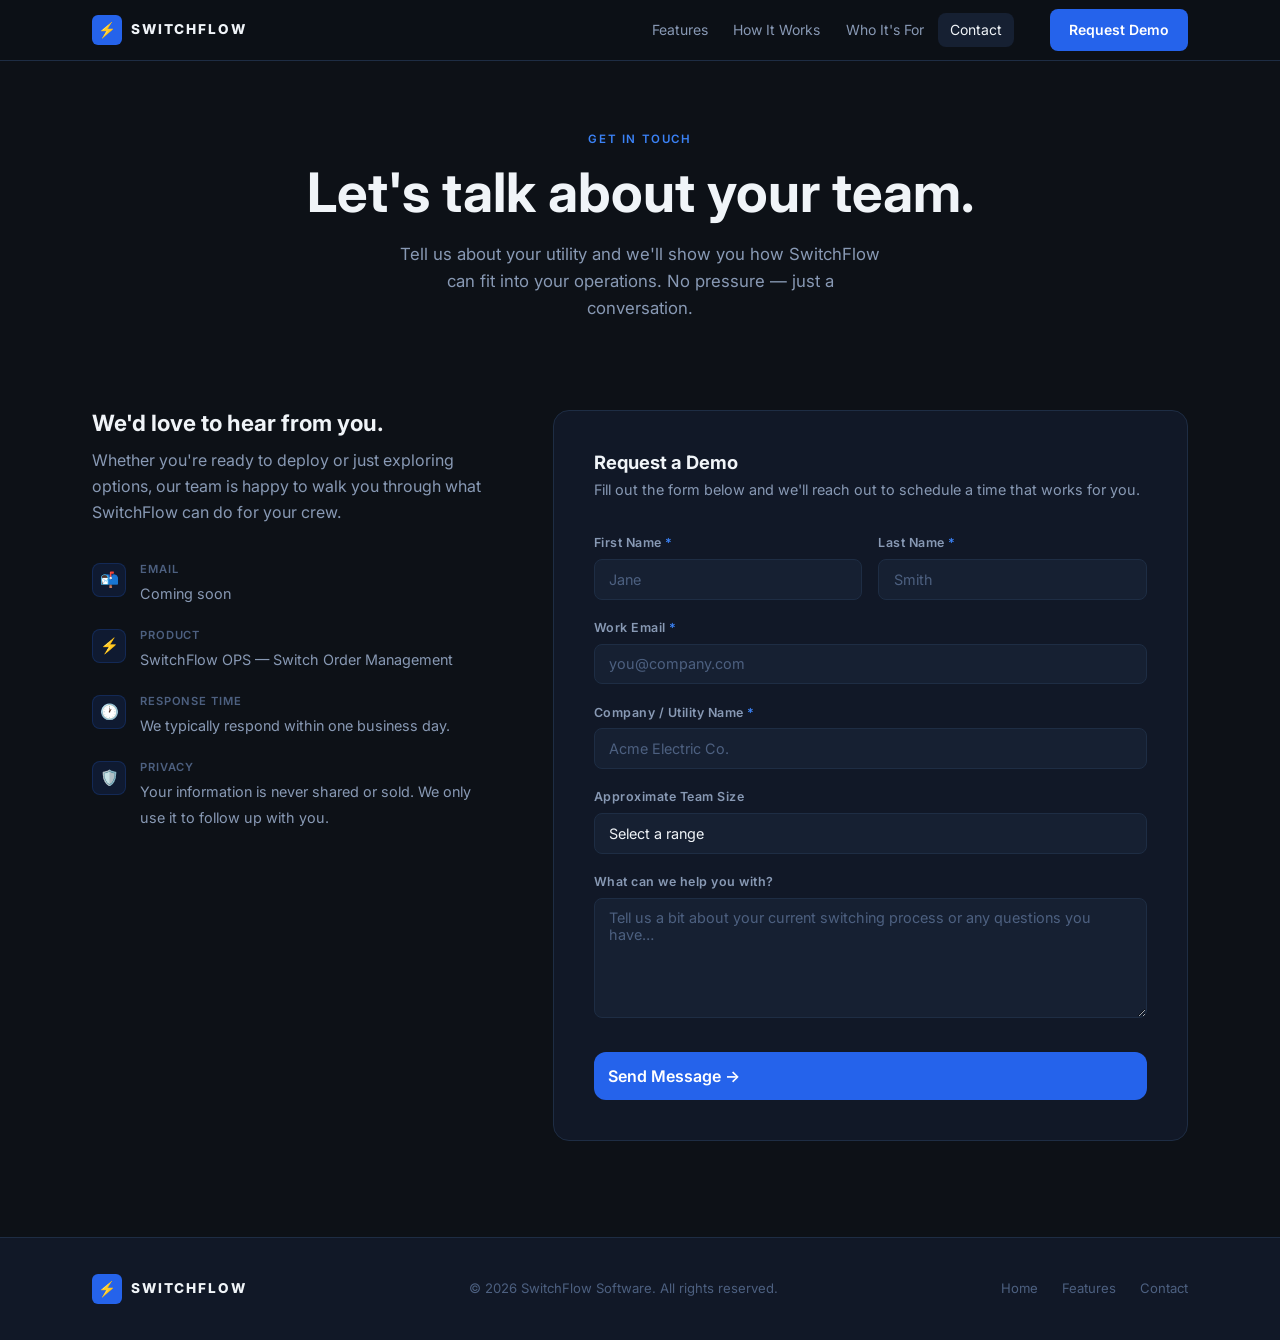
==== contact.html @ cb173d4b "Add initial public site — home and contact pages Two-page static site (HTML/CSS/JS) matching the Swi" ====
<!DOCTYPE html>
<html lang="en">
<head>
  <meta charset="UTF-8">
  <meta name="viewport" content="width=device-width, initial-scale=1.0">
  <title>Contact Us — SwitchFlow</title>
  <meta name="description" content="Get in touch with SwitchFlow. Request a demo or ask about bringing switch order management to your utility.">
  <link rel="preconnect" href="https://fonts.googleapis.com">
  <link rel="preconnect" href="https://fonts.gstatic.com" crossorigin>
  <link href="https://fonts.googleapis.com/css2?family=Inter:wght@300;400;500;600;700;800&display=swap" rel="stylesheet">
  <link rel="stylesheet" href="css/style.css">
</head>
<body>

  <!-- ======================== NAV ======================== -->
  <nav class="nav" id="nav">
    <div class="nav-inner">
      <a href="index.html" class="logo">
        <div class="logo-icon">⚡</div>
        <span class="logo-text">SWITCHFLOW</span>
      </a>
      <div class="nav-links">
        <a href="index.html#features"     class="nav-link">Features</a>
        <a href="index.html#how-it-works" class="nav-link">How It Works</a>
        <a href="index.html#roles"        class="nav-link">Who It's For</a>
        <a href="contact.html"            class="nav-link active">Contact</a>
      </div>
      <a href="contact.html" class="btn btn-primary nav-cta">Request Demo</a>
      <button class="nav-toggle" id="navToggle" aria-label="Toggle navigation">
        <span></span><span></span><span></span>
      </button>
    </div>
    <div class="nav-mobile" id="navMobile">
      <a href="index.html#features"     class="nav-mobile-link">Features</a>
      <a href="index.html#how-it-works" class="nav-mobile-link">How It Works</a>
      <a href="index.html#roles"        class="nav-mobile-link">Who It's For</a>
      <a href="contact.html"            class="nav-mobile-link">Contact</a>
    </div>
  </nav>

  <!-- ======================== CONTACT HERO ======================== -->
  <div class="contact-hero">
    <div class="container">
      <div class="section-label">GET IN TOUCH</div>
      <h1>Let's talk about your team.</h1>
      <p>Tell us about your utility and we'll show you how SwitchFlow can fit into your operations. No pressure — just a conversation.</p>
    </div>
  </div>

  <!-- ======================== CONTACT SECTION ======================== -->
  <section class="contact-section">
    <div class="container">
      <div class="contact-grid">

        <!-- Left: Info -->
        <div class="contact-info">
          <h2>We'd love to hear from you.</h2>
          <p>Whether you're ready to deploy or just exploring options, our team is happy to walk you through what SwitchFlow can do for your crew.</p>

          <div class="contact-detail">
            <div class="contact-detail-icon">📬</div>
            <div class="contact-detail-text">
              <label>Email</label>
              <span>Coming soon</span>
            </div>
          </div>

          <div class="contact-detail">
            <div class="contact-detail-icon">⚡</div>
            <div class="contact-detail-text">
              <label>Product</label>
              <span>SwitchFlow OPS &mdash; Switch Order Management</span>
            </div>
          </div>

          <div class="contact-detail">
            <div class="contact-detail-icon">🕐</div>
            <div class="contact-detail-text">
              <label>Response Time</label>
              <span>We typically respond within one business day.</span>
            </div>
          </div>

          <div class="contact-detail">
            <div class="contact-detail-icon">🛡️</div>
            <div class="contact-detail-text">
              <label>Privacy</label>
              <span>Your information is never shared or sold. We only use it to follow up with you.</span>
            </div>
          </div>
        </div>

        <!-- Right: Form -->
        <div class="contact-form-card">
          <h3>Request a Demo</h3>
          <p>Fill out the form below and we'll reach out to schedule a time that works for you.</p>

          <form id="contactForm" novalidate>
            <div class="form-row">
              <div class="form-group">
                <label for="firstName">First Name <span style="color:var(--accent-light)">*</span></label>
                <input type="text" id="firstName" name="firstName" placeholder="Jane" required>
              </div>
              <div class="form-group">
                <label for="lastName">Last Name <span style="color:var(--accent-light)">*</span></label>
                <input type="text" id="lastName" name="lastName" placeholder="Smith" required>
              </div>
            </div>

            <div class="form-group">
              <label for="email">Work Email <span style="color:var(--accent-light)">*</span></label>
              <input type="email" id="email" name="email" placeholder="you@company.com" required>
            </div>

            <div class="form-group">
              <label for="company">Company / Utility Name <span style="color:var(--accent-light)">*</span></label>
              <input type="text" id="company" name="company" placeholder="Acme Electric Co." required>
            </div>

            <div class="form-group">
              <label for="teamSize">Approximate Team Size</label>
              <select id="teamSize" name="teamSize">
                <option value="" disabled selected>Select a range</option>
                <option value="1-10">1 – 10 people</option>
                <option value="11-50">11 – 50 people</option>
                <option value="51-200">51 – 200 people</option>
                <option value="200+">200+ people</option>
              </select>
            </div>

            <div class="form-group">
              <label for="message">What can we help you with?</label>
              <textarea id="message" name="message" placeholder="Tell us a bit about your current switching process or any questions you have&hellip;"></textarea>
            </div>

            <button type="submit" class="btn btn-primary form-submit">Send Message &rarr;</button>
          </form>

          <!-- Success state -->
          <div class="form-success" id="formSuccess">
            <div class="success-icon">✅</div>
            <h3>Message received!</h3>
            <p>Thanks for reaching out. We'll be in touch within one business day to set up a time to chat.</p>
          </div>
        </div>

      </div>
    </div>
  </section>

  <!-- ======================== FOOTER ======================== -->
  <footer class="footer">
    <div class="container">
      <div class="footer-inner">
        <a href="index.html" class="logo">
          <div class="logo-icon">⚡</div>
          <span class="logo-text">SWITCHFLOW</span>
        </a>
        <p class="footer-copy">&copy; 2026 SwitchFlow Software. All rights reserved.</p>
        <div class="footer-links">
          <a href="index.html">Home</a>
          <a href="index.html#features">Features</a>
          <a href="contact.html">Contact</a>
        </div>
      </div>
    </div>
  </footer>

  <script src="js/main.js"></script>
</body>
</html>
---- css/style.css ----
/* =====================
   RESET & BASE
   ===================== */
*, *::before, *::after { box-sizing: border-box; margin: 0; padding: 0; }

:root {
  --bg:           #0d1117;
  --surface:      #111827;
  --surface-2:    #162032;
  --surface-3:    #1c2a40;
  --border:       #1e2d44;
  --border-light: #243354;
  --accent:       #2563eb;
  --accent-light: #3b82f6;
  --accent-glow:  rgba(37, 99, 235, 0.12);
  --text:         #f0f4f8;
  --text-2:       #8899b4;
  --text-muted:   #4d6080;
  --green:        #22c55e;
  --red:          #ef4444;
  --radius:       8px;
  --radius-lg:    12px;
  --radius-xl:    16px;
  --shadow:       0 4px 24px rgba(0,0,0,0.4);
  --shadow-lg:    0 8px 48px rgba(0,0,0,0.5);
}

html { scroll-behavior: smooth; }

body {
  font-family: 'Inter', -apple-system, BlinkMacSystemFont, sans-serif;
  background: var(--bg);
  color: var(--text);
  line-height: 1.6;
  -webkit-font-smoothing: antialiased;
}

h1, h2, h3, h4 { line-height: 1.2; font-weight: 700; }
h1 { font-size: clamp(2rem, 5vw, 3.4rem); }
h2 { font-size: clamp(1.7rem, 3vw, 2.4rem); }
h3 { font-size: 1.15rem; }
p  { color: var(--text-2); }
a  { color: inherit; text-decoration: none; }

.container {
  max-width: 1160px;
  margin: 0 auto;
  padding: 0 2rem;
}

/* =====================
   BUTTONS
   ===================== */
.btn {
  display: inline-flex;
  align-items: center;
  gap: 0.4rem;
  padding: 0.6rem 1.2rem;
  border-radius: var(--radius);
  font-weight: 600;
  font-size: 0.875rem;
  cursor: pointer;
  border: none;
  transition: all 0.18s ease;
  font-family: inherit;
  white-space: nowrap;
}
.btn-primary { background: var(--accent); color: #fff; }
.btn-primary:hover { background: #1d4ed8; transform: translateY(-1px); box-shadow: 0 4px 16px rgba(37,99,235,0.35); }
.btn-ghost { background: transparent; color: var(--text-2); border: 1px solid var(--border-light); }
.btn-ghost:hover { background: var(--surface-2); color: var(--text); }
.btn-lg { padding: 0.85rem 1.75rem; font-size: 1rem; border-radius: var(--radius-lg); }

/* =====================
   NAV
   ===================== */
.nav {
  position: fixed;
  top: 0; left: 0; right: 0;
  z-index: 200;
  background: rgba(13,17,23,0.88);
  backdrop-filter: blur(14px);
  border-bottom: 1px solid var(--border);
}
.nav-inner {
  max-width: 1160px;
  margin: 0 auto;
  padding: 0 2rem;
  height: 60px;
  display: flex;
  align-items: center;
  gap: 1.5rem;
}

.logo {
  display: flex;
  align-items: center;
  gap: 0.55rem;
  flex-shrink: 0;
}
.logo-icon {
  width: 30px; height: 30px;
  background: var(--accent);
  border-radius: 6px;
  display: flex; align-items: center; justify-content: center;
  font-size: 0.9rem;
}
.logo-text {
  font-size: 0.85rem;
  font-weight: 800;
  letter-spacing: 0.14em;
  color: var(--text);
}

.nav-links {
  display: flex;
  align-items: center;
  gap: 0.1rem;
  margin-left: auto;
}
.nav-link {
  padding: 0.35rem 0.75rem;
  border-radius: var(--radius);
  font-size: 0.875rem;
  color: var(--text-2);
  transition: all 0.15s;
}
.nav-link:hover, .nav-link.active { color: var(--text); background: var(--surface-2); }
.nav-cta { margin-left: 0.75rem; }

.nav-toggle {
  display: none;
  flex-direction: column;
  gap: 5px;
  background: none;
  border: none;
  cursor: pointer;
  padding: 4px;
  margin-left: auto;
}
.nav-toggle span {
  display: block;
  width: 22px; height: 2px;
  background: var(--text-2);
  border-radius: 2px;
  transition: all 0.2s;
}

.nav-mobile {
  display: none;
  flex-direction: column;
  gap: 0.25rem;
  padding: 1rem 2rem 1.5rem;
  border-top: 1px solid var(--border);
}
.nav-mobile.open { display: flex; }
.nav-mobile-link {
  padding: 0.6rem 0.5rem;
  color: var(--text-2);
  font-size: 0.95rem;
  border-radius: var(--radius);
  transition: color 0.15s;
}
.nav-mobile-link:hover { color: var(--text); }

@media (max-width: 720px) {
  .nav-links, .nav-cta { display: none; }
  .nav-toggle { display: flex; }
}

/* =====================
   HERO
   ===================== */
.hero {
  position: relative;
  min-height: 100vh;
  display: flex;
  align-items: center;
  overflow: hidden;
  padding: 100px 0 5rem;
}
.hero-bg {
  position: absolute;
  inset: 0;
  z-index: 0;
  pointer-events: none;
}
.hero-bg svg { width: 100%; height: 100%; opacity: 0.1; }

.hero-inner {
  position: relative;
  z-index: 1;
  width: 100%;
  max-width: 1160px;
  margin: 0 auto;
  padding: 0 2rem;
  display: grid;
  grid-template-columns: 1fr 1.15fr;
  gap: 3.5rem;
  align-items: center;
}
@media (max-width: 920px) {
  .hero-inner { grid-template-columns: 1fr; }
  .hero-mockup { display: none; }
}

.hero-badge {
  display: inline-block;
  font-size: 0.72rem;
  font-weight: 600;
  letter-spacing: 0.14em;
  color: var(--accent-light);
  margin-bottom: 1.1rem;
}
.hero-title { margin-bottom: 1.15rem; color: var(--text); }
.hero-subtitle {
  font-size: 1.05rem;
  color: var(--text-2);
  margin-bottom: 2rem;
  max-width: 460px;
}
.hero-actions { display: flex; gap: 0.875rem; flex-wrap: wrap; }

/* =====================
   APP MOCKUP
   ===================== */
.hero-mockup { perspective: 1200px; }

.mockup-window {
  background: var(--surface);
  border: 1px solid var(--border);
  border-radius: var(--radius-xl);
  overflow: hidden;
  box-shadow: var(--shadow-lg), 0 0 80px rgba(37,99,235,0.08);
  transform: rotateY(-4deg) rotateX(2deg);
  transition: transform 0.4s ease;
}
.mockup-window:hover { transform: rotateY(0deg) rotateX(0deg); }

.mockup-titlebar {
  background: var(--surface-2);
  border-bottom: 1px solid var(--border);
  padding: 0.65rem 1rem;
  display: flex;
  align-items: center;
  justify-content: space-between;
  gap: 1rem;
}
.mockup-logo {
  display: flex; align-items: center; gap: 0.4rem;
  font-size: 0.68rem; font-weight: 800; letter-spacing: 0.1em; color: var(--text);
}
.mockup-logo-icon {
  width: 18px; height: 18px;
  background: var(--accent);
  border-radius: 3px;
  display: flex; align-items: center; justify-content: center;
  font-size: 0.6rem;
}
.mockup-version { font-weight: 400; color: var(--text-muted); }
.mockup-nav { display: flex; gap: 0.3rem; }
.mockup-nav span {
  font-size: 0.65rem; color: var(--text-muted);
  padding: 0.18rem 0.45rem; border-radius: 4px;
}
.mockup-nav span.active { background: var(--surface-3); color: var(--text); }

.mockup-body { padding: 1.1rem; }
.mockup-header-label { font-size: 0.58rem; color: var(--text-muted); letter-spacing: 0.1em; text-transform: uppercase; }
.mockup-header-title { font-size: 1rem; font-weight: 700; color: var(--text); margin-bottom: 0.85rem; }

.mockup-stats { display: flex; gap: 1.25rem; margin-bottom: 1rem; }
.mockup-stat { display: flex; flex-direction: column; gap: 0.05rem; }
.mockup-stat-num { font-size: 1rem; font-weight: 700; color: var(--text); }
.mockup-stat-label { font-size: 0.55rem; color: var(--text-muted); letter-spacing: 0.08em; text-transform: uppercase; }

.mockup-toolbar {
  display: flex; align-items: center; gap: 0.4rem; margin-bottom: 0.9rem;
}
.mockup-search {
  flex: 1; background: var(--surface-2); border: 1px solid var(--border);
  border-radius: 5px; padding: 0.35rem 0.65rem; font-size: 0.65rem; color: var(--text-muted);
}
.mockup-filters { display: flex; gap: 0.2rem; }
.mockup-filter {
  font-size: 0.6rem; padding: 0.25rem 0.5rem;
  border-radius: 4px; color: var(--text-muted); border: 1px solid var(--border);
}
.mockup-filter.active { background: var(--accent); color: #fff; border-color: var(--accent); }
.mockup-new-btn {
  font-size: 0.6rem; padding: 0.3rem 0.6rem;
  background: var(--accent); color: #fff; border-radius: 4px; font-weight: 600; white-space: nowrap;
}

.mockup-table { width: 100%; border-collapse: collapse; }
.mockup-table th {
  font-size: 0.55rem; color: var(--text-muted); letter-spacing: 0.08em;
  text-transform: uppercase; text-align: left; padding: 0.35rem 0.45rem;
  border-bottom: 1px solid var(--border);
}
.mockup-table td {
  font-size: 0.65rem; color: var(--text-2);
  padding: 0.55rem 0.45rem; border-bottom: 1px solid var(--border); vertical-align: middle;
}
.mockup-table tr:last-child td { border-bottom: none; }

.mockup-order-num { color: var(--accent-light); font-weight: 500; }
.mockup-name { color: var(--text); }
.mockup-status { display: flex; align-items: center; gap: 0.3rem; }
.mockup-dot { width: 5px; height: 5px; border-radius: 50%; }
.mockup-dot.draft { background: var(--text-muted); }
.mockup-dot.approved { background: var(--green); }
.mockup-dot.complete { background: var(--accent-light); }

.mockup-actions { display: flex; gap: 0.25rem; }
.mockup-approve-btn {
  font-size: 0.58rem; padding: 0.15rem 0.4rem;
  border: 1px solid var(--border); border-radius: 3px; color: var(--text-muted);
}
.mockup-delete-btn {
  font-size: 0.58rem; padding: 0.15rem 0.4rem;
  border: 1px solid var(--red); border-radius: 3px; color: var(--red);
}
.mockup-open-link { color: var(--text-muted); font-size: 0.63rem; }

.mockup-footer-row {
  display: flex; justify-content: space-between;
  font-size: 0.55rem; color: var(--text-muted);
  margin-top: 0.7rem; padding-top: 0.6rem;
  border-top: 1px solid var(--border);
}

/* =====================
   SECTION SHARED
   ===================== */
.section-label {
  font-size: 0.72rem; font-weight: 600; letter-spacing: 0.14em;
  text-transform: uppercase; color: var(--accent-light); margin-bottom: 0.7rem;
}
.section-title { color: var(--text); margin-bottom: 0.9rem; }
.section-subtitle { font-size: 1.05rem; max-width: 520px; margin-bottom: 3rem; }

/* =====================
   FEATURES
   ===================== */
.features { padding: 6rem 0; }

.features-grid {
  display: grid;
  grid-template-columns: repeat(auto-fit, minmax(260px, 1fr));
  gap: 1.25rem;
}
.feature-card {
  background: var(--surface);
  border: 1px solid var(--border);
  border-radius: var(--radius-xl);
  padding: 1.75rem;
  transition: border-color 0.2s, transform 0.2s;
}
.feature-card:hover { border-color: var(--accent); transform: translateY(-2px); }
.feature-icon {
  width: 42px; height: 42px;
  border-radius: var(--radius);
  background: var(--accent-glow);
  border: 1px solid rgba(37,99,235,0.2);
  display: flex; align-items: center; justify-content: center;
  font-size: 1.25rem; margin-bottom: 1rem;
}
.feature-card h3 { color: var(--text); margin-bottom: 0.45rem; }
.feature-card p { font-size: 0.9rem; }

/* =====================
   HOW IT WORKS
   ===================== */
.how-it-works {
  padding: 6rem 0;
  background: var(--surface);
  border-top: 1px solid var(--border);
  border-bottom: 1px solid var(--border);
}
.steps {
  display: grid;
  grid-template-columns: repeat(auto-fit, minmax(210px, 1fr));
  gap: 1.5rem;
  margin-top: 3rem;
  position: relative;
}
.step { padding: 1.5rem; }
.step-num {
  width: 34px; height: 34px;
  border-radius: 50%; background: var(--accent); color: #fff;
  font-weight: 700; font-size: 0.85rem;
  display: flex; align-items: center; justify-content: center;
  margin-bottom: 1rem;
}
.step h3 { color: var(--text); margin-bottom: 0.4rem; }
.step p { font-size: 0.9rem; }

/* =====================
   ROLES
   ===================== */
.roles { padding: 6rem 0; }
.roles-grid {
  display: grid;
  grid-template-columns: repeat(auto-fit, minmax(240px, 1fr));
  gap: 1.25rem;
  margin-top: 3rem;
}
.role-card {
  background: var(--surface);
  border: 1px solid var(--border);
  border-radius: var(--radius-xl);
  padding: 1.75rem;
  transition: border-color 0.2s;
}
.role-card:hover { border-color: var(--border-light); }
.role-badge {
  display: inline-block; font-size: 0.62rem; font-weight: 700;
  letter-spacing: 0.1em; padding: 0.18rem 0.55rem;
  border-radius: 4px; border: 1px solid; margin-bottom: 1rem;
}
.badge-admin   { color: var(--red);          border-color: var(--red);          }
.badge-operator{ color: var(--accent-light);  border-color: var(--accent-light);  }
.badge-viewer  { color: var(--text-muted);    border-color: var(--border-light);  }
.role-card h3 { color: var(--text); margin-bottom: 0.45rem; }
.role-card p { font-size: 0.9rem; }

/* =====================
   CTA
   ===================== */
.cta { padding: 6rem 0; }
.cta-inner {
  background: linear-gradient(135deg, var(--surface-2), var(--surface-3));
  border: 1px solid var(--border-light);
  border-radius: 20px;
  padding: 4rem 3rem;
  text-align: center;
}
.cta-inner h2 { color: var(--text); margin-bottom: 1rem; }
.cta-inner p { max-width: 460px; margin: 0 auto 2rem; }
.cta-actions { display: flex; gap: 1rem; justify-content: center; flex-wrap: wrap; }

/* =====================
   FOOTER
   ===================== */
.footer {
  background: var(--surface);
  border-top: 1px solid var(--border);
  padding: 2.25rem 0;
}
.footer-inner {
  display: flex; align-items: center;
  justify-content: space-between; flex-wrap: wrap; gap: 1rem;
}
.footer-copy { font-size: 0.82rem; color: var(--text-muted); }
.footer-links { display: flex; gap: 1.5rem; }
.footer-links a { font-size: 0.82rem; color: var(--text-muted); transition: color 0.15s; }
.footer-links a:hover { color: var(--text); }

/* =====================
   CONTACT PAGE
   ===================== */
.contact-hero {
  padding: 130px 0 3.5rem;
  text-align: center;
}
.contact-hero h1 { margin-bottom: 1rem; }
.contact-hero p { max-width: 480px; margin: 0 auto; font-size: 1.05rem; }

.contact-section { padding: 2rem 0 6rem; }
.contact-grid {
  display: grid;
  grid-template-columns: 1fr 1.6fr;
  gap: 4rem;
  align-items: start;
}
@media (max-width: 780px) {
  .contact-grid { grid-template-columns: 1fr; gap: 2.5rem; }
}

.contact-info h2 { color: var(--text); margin-bottom: 0.75rem; font-size: 1.4rem; }
.contact-info > p { margin-bottom: 2.25rem; }

.contact-detail { display: flex; align-items: flex-start; gap: 0.875rem; margin-bottom: 1.25rem; }
.contact-detail-icon {
  width: 34px; height: 34px;
  border-radius: var(--radius); background: var(--accent-glow);
  border: 1px solid rgba(37,99,235,0.2);
  display: flex; align-items: center; justify-content: center;
  font-size: 0.95rem; flex-shrink: 0; margin-top: 2px;
}
.contact-detail-text label {
  display: block; font-size: 0.7rem; font-weight: 600;
  color: var(--text-muted); letter-spacing: 0.08em;
  text-transform: uppercase; margin-bottom: 0.15rem;
}
.contact-detail-text span { font-size: 0.9rem; color: var(--text-2); }

.contact-form-card {
  background: var(--surface);
  border: 1px solid var(--border);
  border-radius: var(--radius-xl);
  padding: 2.5rem;
}
.contact-form-card h3 { color: var(--text); margin-bottom: 0.35rem; }
.contact-form-card > p { font-size: 0.9rem; margin-bottom: 2rem; }

.form-row { display: grid; grid-template-columns: 1fr 1fr; gap: 1rem; }
@media (max-width: 500px) { .form-row { grid-template-columns: 1fr; } }

.form-group { margin-bottom: 1.15rem; }
.form-group label {
  display: block; font-size: 0.78rem; font-weight: 600;
  color: var(--text-2); margin-bottom: 0.35rem; letter-spacing: 0.04em;
}
.form-group input,
.form-group textarea,
.form-group select {
  width: 100%; background: var(--surface-2);
  border: 1px solid var(--border); border-radius: var(--radius);
  padding: 0.68rem 0.9rem; font-family: inherit;
  font-size: 0.9rem; color: var(--text);
  transition: border-color 0.18s; outline: none;
}
.form-group input:focus,
.form-group textarea:focus,
.form-group select:focus { border-color: var(--accent); }
.form-group input::placeholder,
.form-group textarea::placeholder { color: var(--text-muted); }
.form-group select { appearance: none; cursor: pointer; }
.form-group select option { background: var(--surface-2); }
.form-group textarea { min-height: 120px; resize: vertical; }

.form-submit { width: 100%; padding: 0.88rem; font-size: 1rem; border-radius: var(--radius-lg); margin-top: 0.5rem; }

.form-success { display: none; text-align: center; padding: 2rem 1rem; }
.success-icon { font-size: 2.75rem; margin-bottom: 1rem; }
.form-success h3 { color: var(--text); margin-bottom: 0.5rem; }
.form-success p { font-size: 0.95rem; }
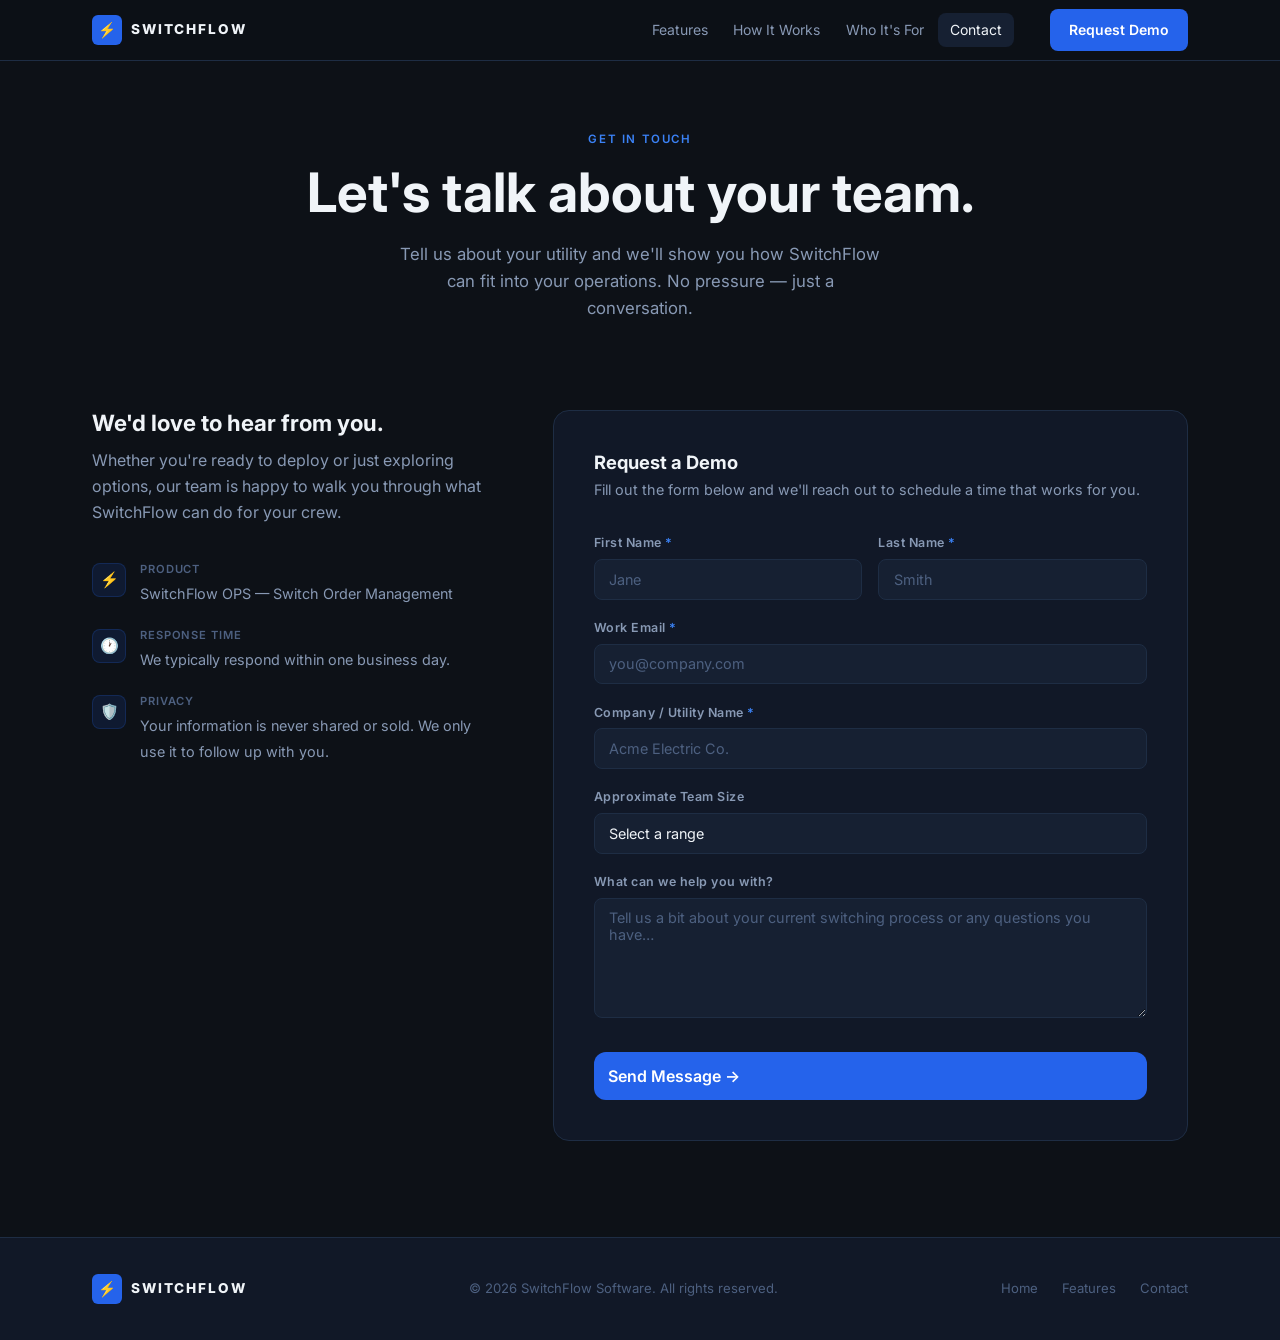
==== commit 3f547676: "Remove email detail from contact page info column" ====
--- a/contact.html
+++ b/contact.html
@@ -56,14 +56,6 @@
         <div class="contact-info">
           <h2>We'd love to hear from you.</h2>
           <p>Whether you're ready to deploy or just exploring options, our team is happy to walk you through what SwitchFlow can do for your crew.</p>
-
-          <div class="contact-detail">
-            <div class="contact-detail-icon">📬</div>
-            <div class="contact-detail-text">
-              <label>Email</label>
-              <span>Coming soon</span>
-            </div>
-          </div>
 
           <div class="contact-detail">
             <div class="contact-detail-icon">⚡</div>
@@ -144,7 +136,7 @@
           </div>
         </div>
 
-      </div>
+      </div><!-- /.contact-grid -->
     </div>
   </section>
 
